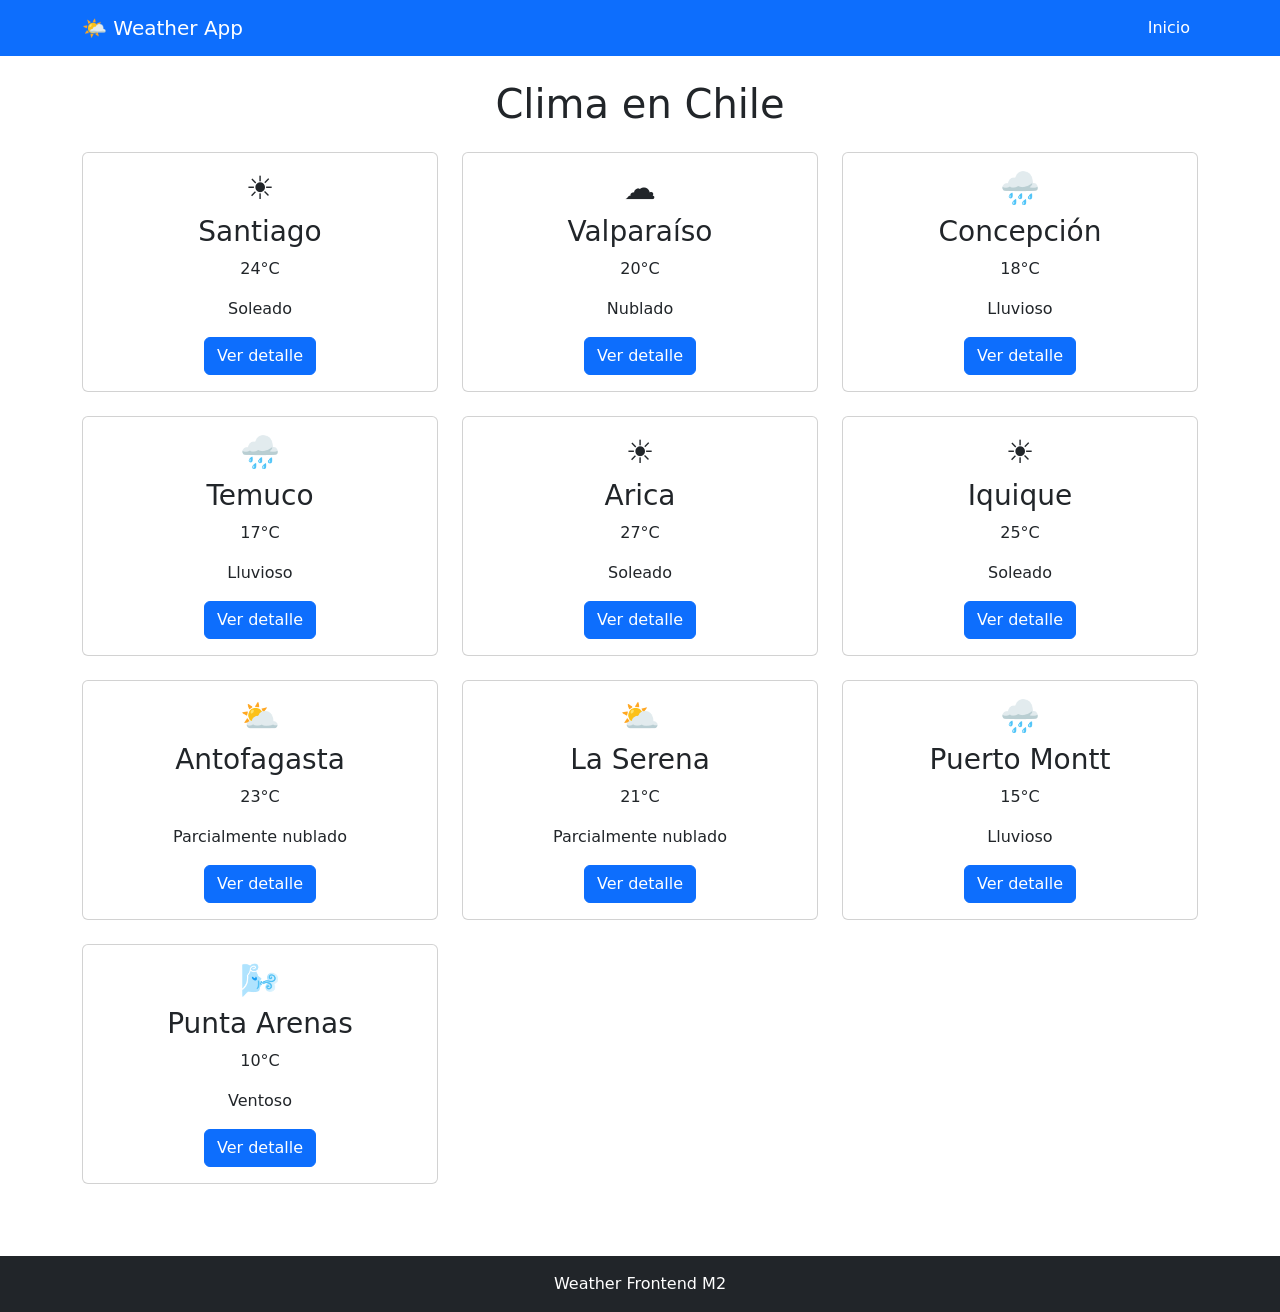
==== index.html @ 94baf179 "feat: crea estructura inicial del proyecto" ====
<!doctype html>
<html lang="es">
  <head>
    <meta charset="UTF-8" />
    <meta name="viewport" content="width=device-width, initial-scale=1.0" />
    <title>Weather Frontend M2</title>

    <link
      href="https://cdn.jsdelivr.net/npm/bootstrap@5.3.8/dist/css/bootstrap.min.css"
      rel="stylesheet"
    />
    <link rel="stylesheet" href="./assets/css/styles.css" />
  </head>

  <body>
    <header>
      <nav class="navbar navbar-expand-lg navbar-dark bg-primary">
        <div class="container">
          <a class="navbar-brand" href="index.html"> 🌤 Weather App </a>

          <button
            class="navbar-toggler"
            type="button"
            data-bs-toggle="collapse"
            data-bs-target="#navbarNav"
          >
            <span class="navbar-toggler-icon"></span>
          </button>

          <div class="collapse navbar-collapse" id="navbarNav">
            <ul class="navbar-nav ms-auto">
              <li class="nav-item">
                <a class="nav-link active" href="index.html"> Inicio </a>
              </li>
            </ul>
          </div>
        </div>
      </nav>
    </header>

    <main class="container mt-4">
      <section>
        <h1 class="text-center mb-4">Clima en Chile</h1>

        <div id="citiesContainer" class="row"></div>
      </section>
    </main>

    <footer class="bg-dark text-white text-center p-3 mt-5">
      Weather Frontend M2
    </footer>

    <script src="./assets/js/data.js"></script>
    <script src="./assets/js/home.js"></script>
  </body>
</html>
---- assets/css/styles.css ----
body {
    min-height: 100vh;
}

.card {
    transition: 0.3s;
}

.card:hover {
    transform: scale(1.03);
}
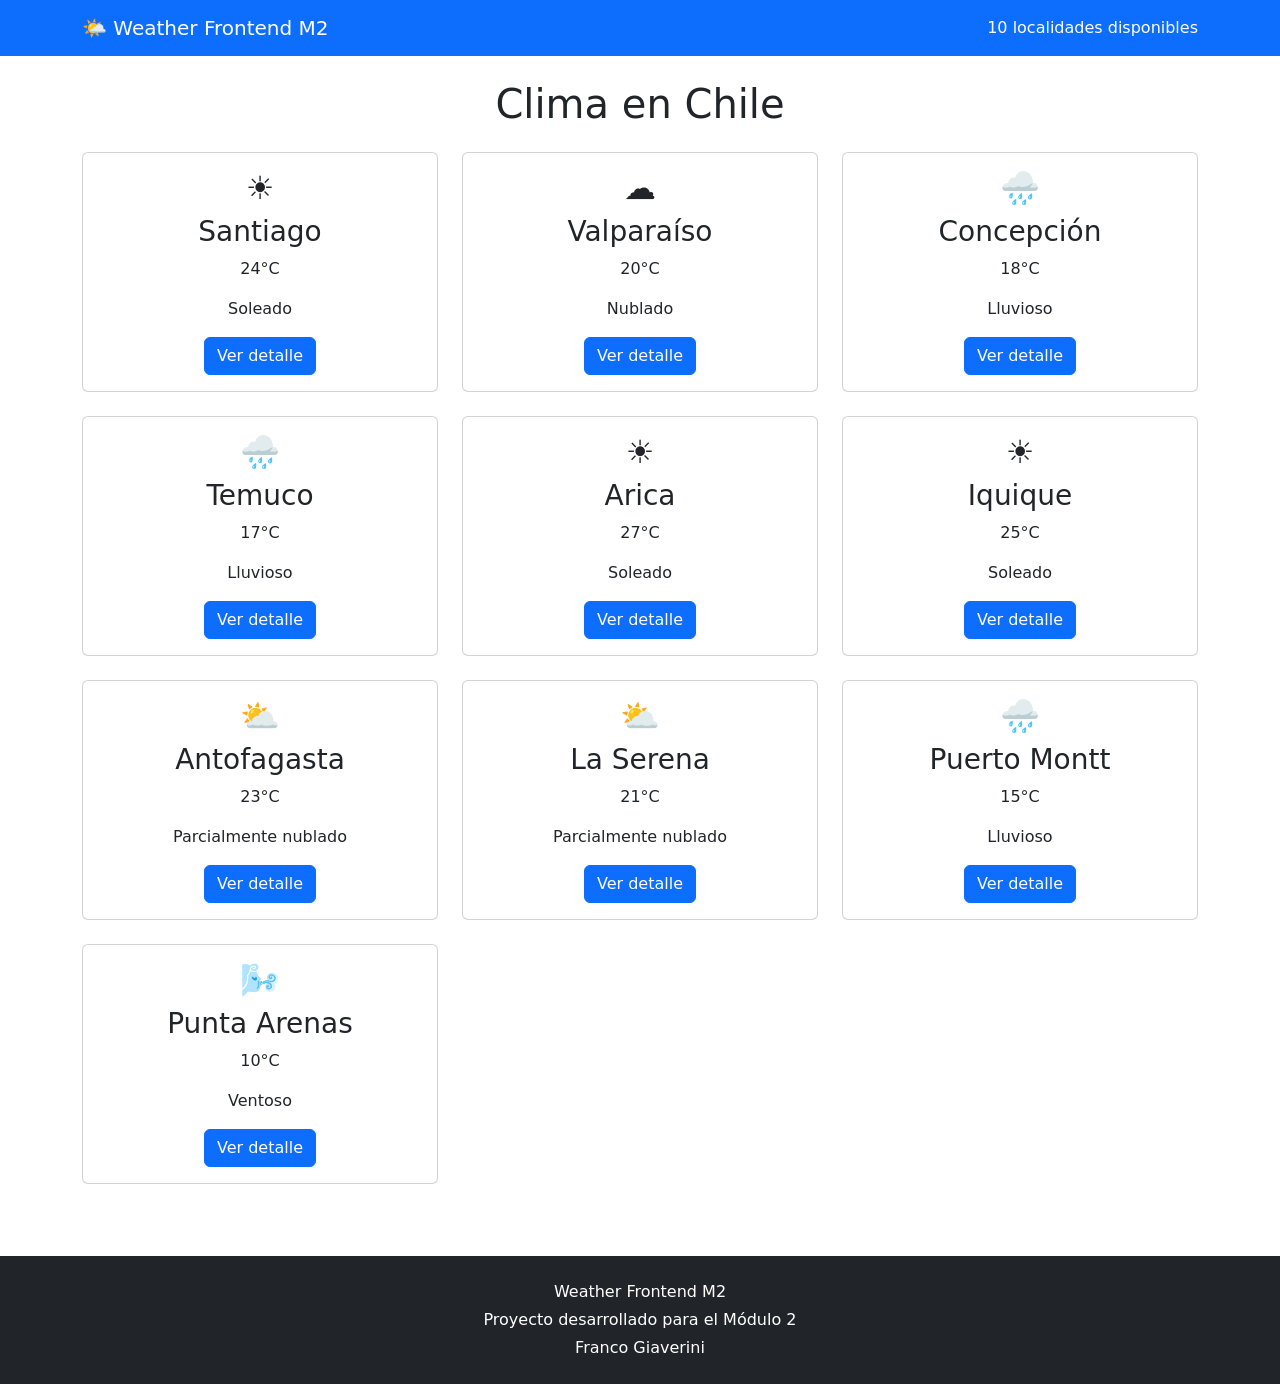
==== commit 62f592f4: "feat: mejora navegacion y footer" ====
--- a/index.html
+++ b/index.html
@@ -16,24 +16,10 @@
     <header>
       <nav class="navbar navbar-expand-lg navbar-dark bg-primary">
         <div class="container">
-          <a class="navbar-brand" href="index.html"> 🌤 Weather App </a>
-
-          <button
-            class="navbar-toggler"
-            type="button"
-            data-bs-toggle="collapse"
-            data-bs-target="#navbarNav"
-          >
-            <span class="navbar-toggler-icon"></span>
-          </button>
-
-          <div class="collapse navbar-collapse" id="navbarNav">
-            <ul class="navbar-nav ms-auto">
-              <li class="nav-item">
-                <a class="nav-link active" href="index.html"> Inicio </a>
-              </li>
-            </ul>
-          </div>
+          <a class="navbar-brand" href="index.html"> 🌤 Weather Frontend M2 </a>
+          <span class="navbar-text text-white">
+            10 localidades disponibles
+          </span>
         </div>
       </nav>
     </header>
@@ -45,11 +31,11 @@
         <div id="citiesContainer" class="row"></div>
       </section>
     </main>
-
-    <footer class="bg-dark text-white text-center p-3 mt-5">
-      Weather Frontend M2
+    <footer class="bg-dark text-white text-center p-4 mt-5">
+      <p class="mb-1">Weather Frontend M2</p>
+      <p class="mb-1">Proyecto desarrollado para el Módulo 2</p>
+      <p class="mb-0">Franco Giaverini</p>
     </footer>
-
     <script src="./assets/js/data.js"></script>
     <script src="./assets/js/home.js"></script>
   </body>
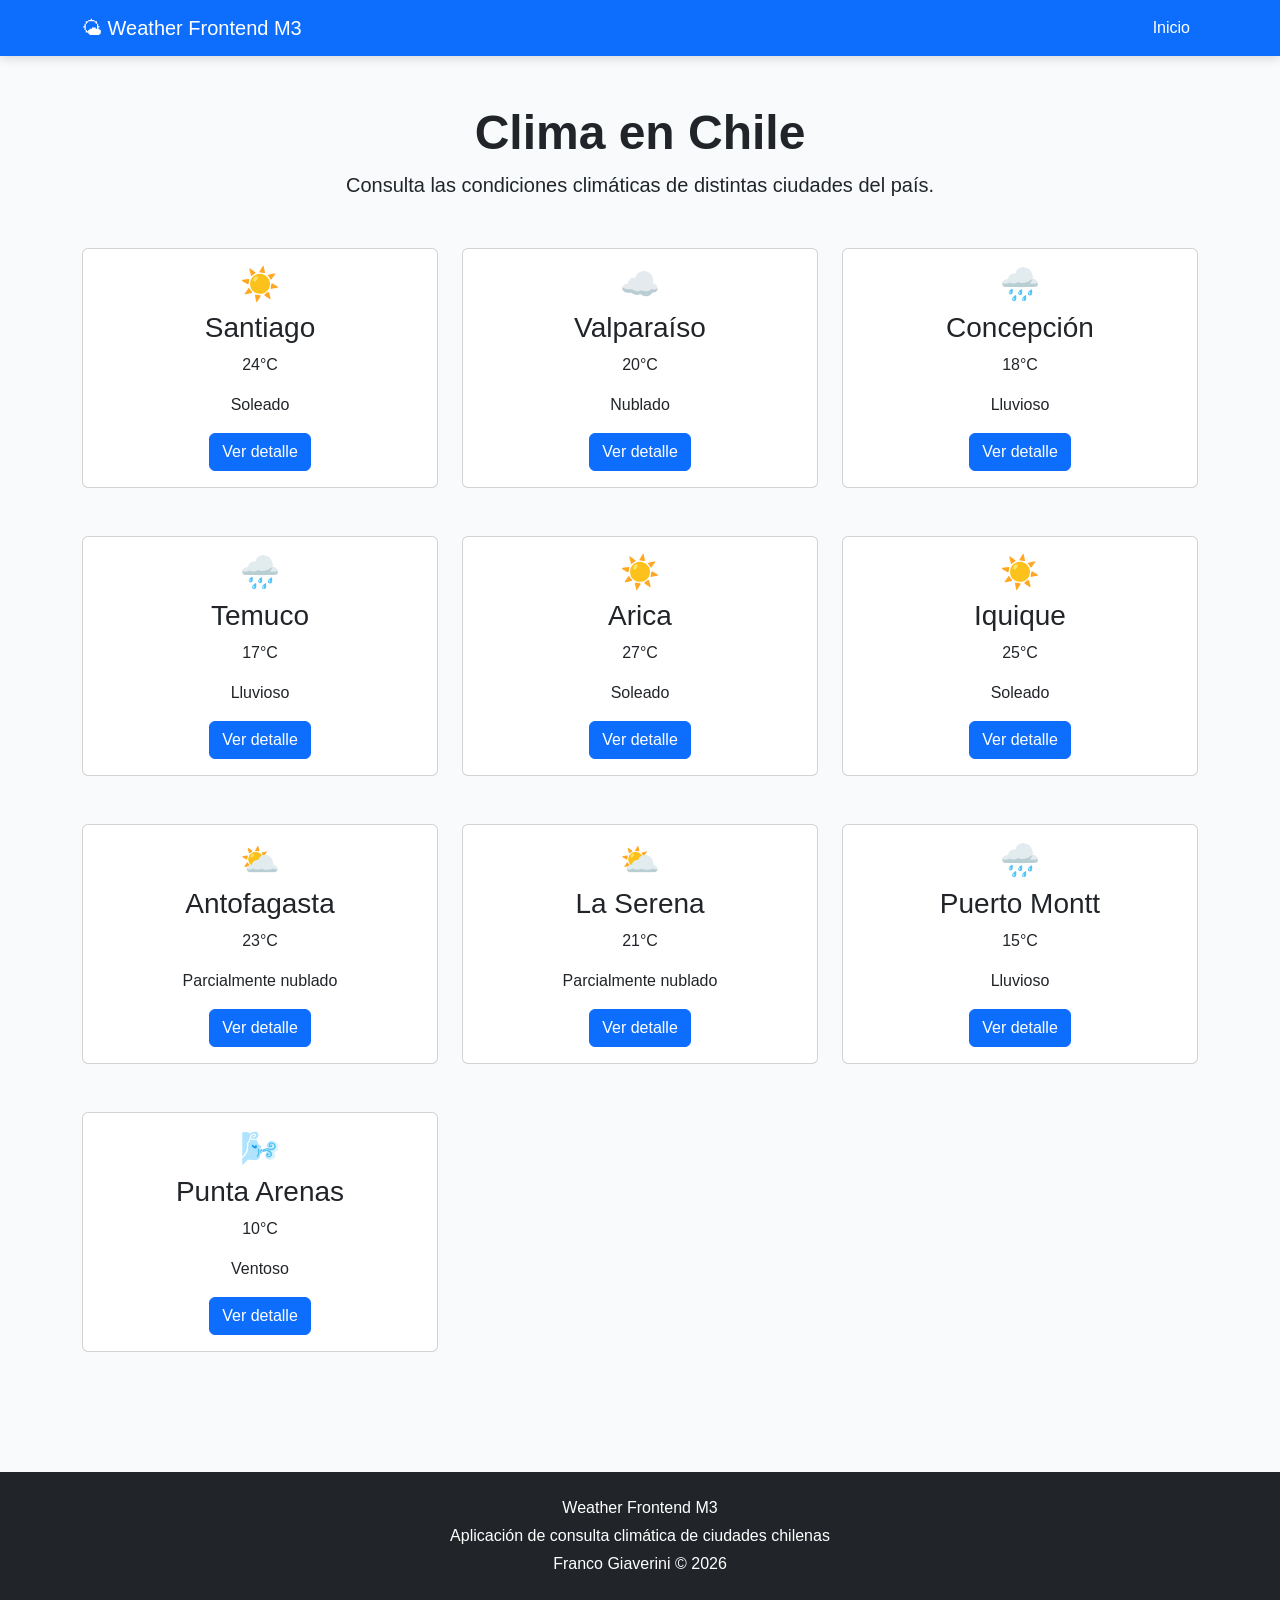
==== commit d34cc5e4: "se aplica  metodologia BEM y  Sass" ====
--- a/index.html
+++ b/index.html
@@ -3,39 +3,68 @@
   <head>
     <meta charset="UTF-8" />
     <meta name="viewport" content="width=device-width, initial-scale=1.0" />
-    <title>Weather Frontend M2</title>
+    <title>Weather Frontend M3</title>
 
     <link
       href="https://cdn.jsdelivr.net/npm/bootstrap@5.3.8/dist/css/bootstrap.min.css"
       rel="stylesheet"
     />
-    <link rel="stylesheet" href="./assets/css/styles.css" />
+
+    <link rel="stylesheet" href="./assets/css/main.css" />
   </head>
 
   <body>
-    <header>
+    <header class="weather-app__header">
       <nav class="navbar navbar-expand-lg navbar-dark bg-primary">
         <div class="container">
-          <a class="navbar-brand" href="index.html"> 🌤 Weather Frontend M2 </a>
-          <span class="navbar-text text-white">
-            10 localidades disponibles
-          </span>
+          <a class="navbar-brand" href="index.html"> 🌤 Weather Frontend M3 </a>
+
+          <button
+            class="navbar-toggler"
+            type="button"
+            data-bs-toggle="collapse"
+            data-bs-target="#navbarNav"
+          >
+            <span class="navbar-toggler-icon"></span>
+          </button>
+
+          <div class="collapse navbar-collapse" id="navbarNav">
+            <ul class="navbar-nav ms-auto">
+              <li class="nav-item">
+                <a class="nav-link active" href="index.html">Inicio</a>
+              </li>
+            </ul>
+          </div>
         </div>
       </nav>
     </header>
 
-    <main class="container mt-4">
-      <section>
-        <h1 class="text-center mb-4">Clima en Chile</h1>
+    <main class="weather-app__content container py-5">
+      <section class="weather-app__hero text-center mb-5">
+        <h1 class="display-5 fw-bold">Clima en Chile</h1>
 
-        <div id="citiesContainer" class="row"></div>
+        <p class="lead">
+          Consulta las condiciones climáticas de distintas ciudades del país.
+        </p>
+      </section>
+
+      <section class="weather-app__results">
+        <div id="citiesContainer" class="row g-4"></div>
       </section>
     </main>
-    <footer class="bg-dark text-white text-center p-4 mt-5">
-      <p class="mb-1">Weather Frontend M2</p>
-      <p class="mb-1">Proyecto desarrollado para el Módulo 2</p>
-      <p class="mb-0">Franco Giaverini</p>
+
+    <footer class="weather-app__footer bg-dark text-white text-center py-4">
+      <div class="container">
+        <p class="mb-1">Weather Frontend M3</p>
+        <p class="mb-1">
+          Aplicación de consulta climática de ciudades chilenas
+        </p>
+        <p class="mb-0">Franco Giaverini © 2026</p>
+      </div>
     </footer>
+
+    <script src="https://cdn.jsdelivr.net/npm/bootstrap@5.3.8/dist/js/bootstrap.bundle.min.js"></script>
+
     <script src="./assets/js/data.js"></script>
     <script src="./assets/js/home.js"></script>
   </body>
--- a/assets/css/main.css
+++ b/assets/css/main.css
@@ -0,0 +1,38 @@
+body {
+  min-height: 100vh;
+  font-family: "Segoe UI", sans-serif;
+  background-color: #f8fafc;
+  color: #212529;
+}
+
+.weather-app__content {
+  min-height: calc(100vh - 180px);
+}
+
+.weather-app__header {
+  box-shadow: 0 2px 10px rgba(0, 0, 0, 0.15);
+}
+
+.place-card {
+  border-radius: 12px;
+  box-shadow: 0 4px 12px rgba(0, 0, 0, 0.15);
+  transition: 0.3s;
+}
+.place-card:hover {
+  transform: translateY(-5px);
+}
+.place-card__icon {
+  font-size: 3rem;
+}
+.place-card__name {
+  font-size: 1.5rem;
+  font-weight: 700;
+}
+.place-card__temp {
+  font-size: 1.25rem;
+  font-weight: 600;
+}
+
+.weather-app__footer {
+  margin-top: 3rem;
+}/*# sourceMappingURL=main.css.map */
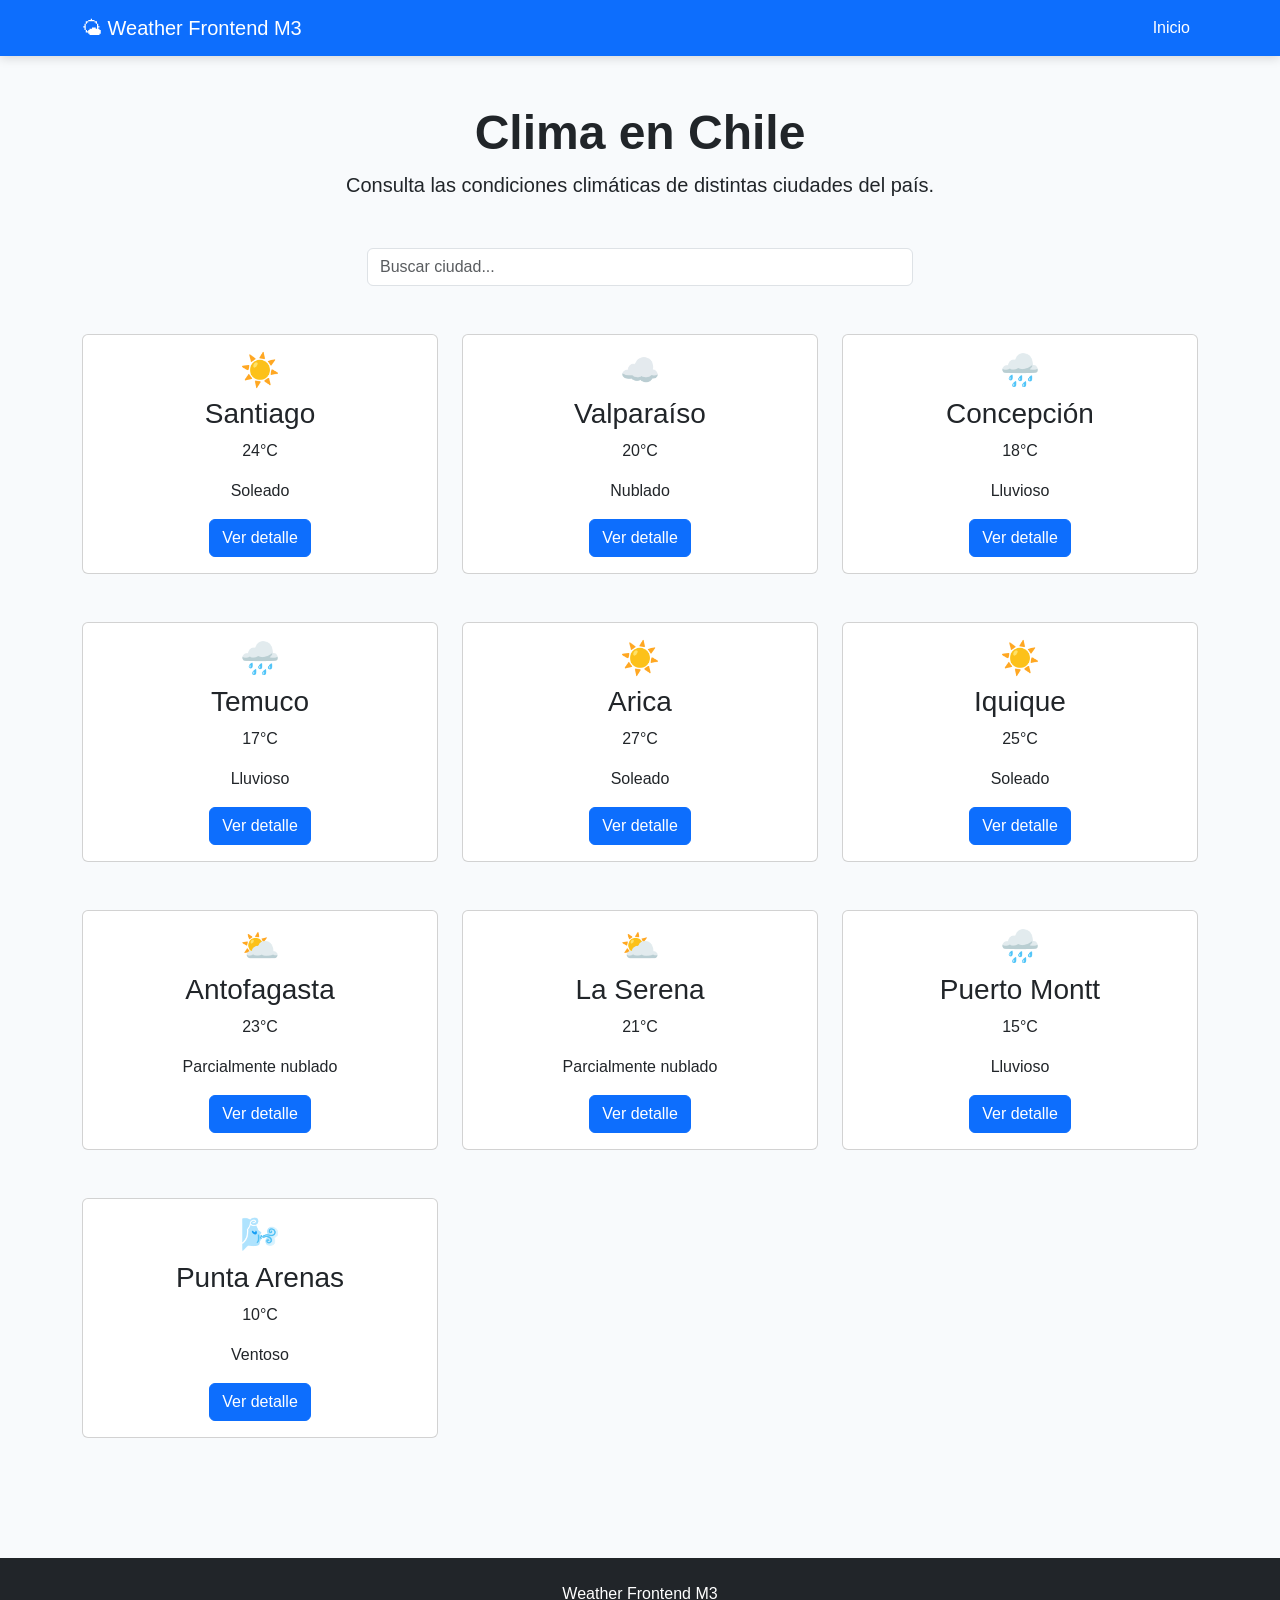
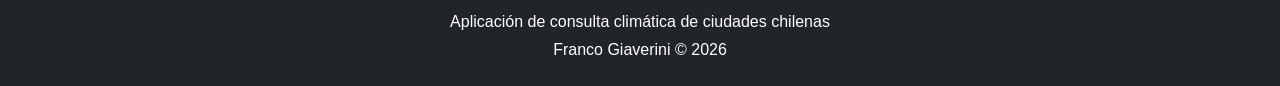
==== commit 6217fc6e: "mejora diseño con Bootstrap" ====
--- a/index.html
+++ b/index.html
@@ -40,17 +40,32 @@
     </header>
 
     <main class="weather-app__content container py-5">
-      <section class="weather-app__hero text-center mb-5">
-        <h1 class="display-5 fw-bold">Clima en Chile</h1>
+    <section class="weather-app__hero text-center mb-5">
+  <h1 class="display-5 fw-bold">Clima en Chile</h1>
 
-        <p class="lead">
-          Consulta las condiciones climáticas de distintas ciudades del país.
-        </p>
-      </section>
+  <p class="lead">
+    Consulta las condiciones climáticas de distintas ciudades del país.
+  </p>
+</section>
 
-      <section class="weather-app__results">
-        <div id="citiesContainer" class="row g-4"></div>
-      </section>
+<section class="weather-app__search mb-5">
+  <div class="row justify-content-center">
+    <div class="col-12 col-md-8 col-lg-6">
+      <input
+        type="text"
+        class="form-control"
+        placeholder="Buscar ciudad..."
+      />
+    </div>
+  </div>
+</section>
+
+<section class="weather-app__results">
+  <div
+    id="citiesContainer"
+    class="weather-app__cities row g-4"
+  ></div>
+</section>
     </main>
 
     <footer class="weather-app__footer bg-dark text-white text-center py-4">
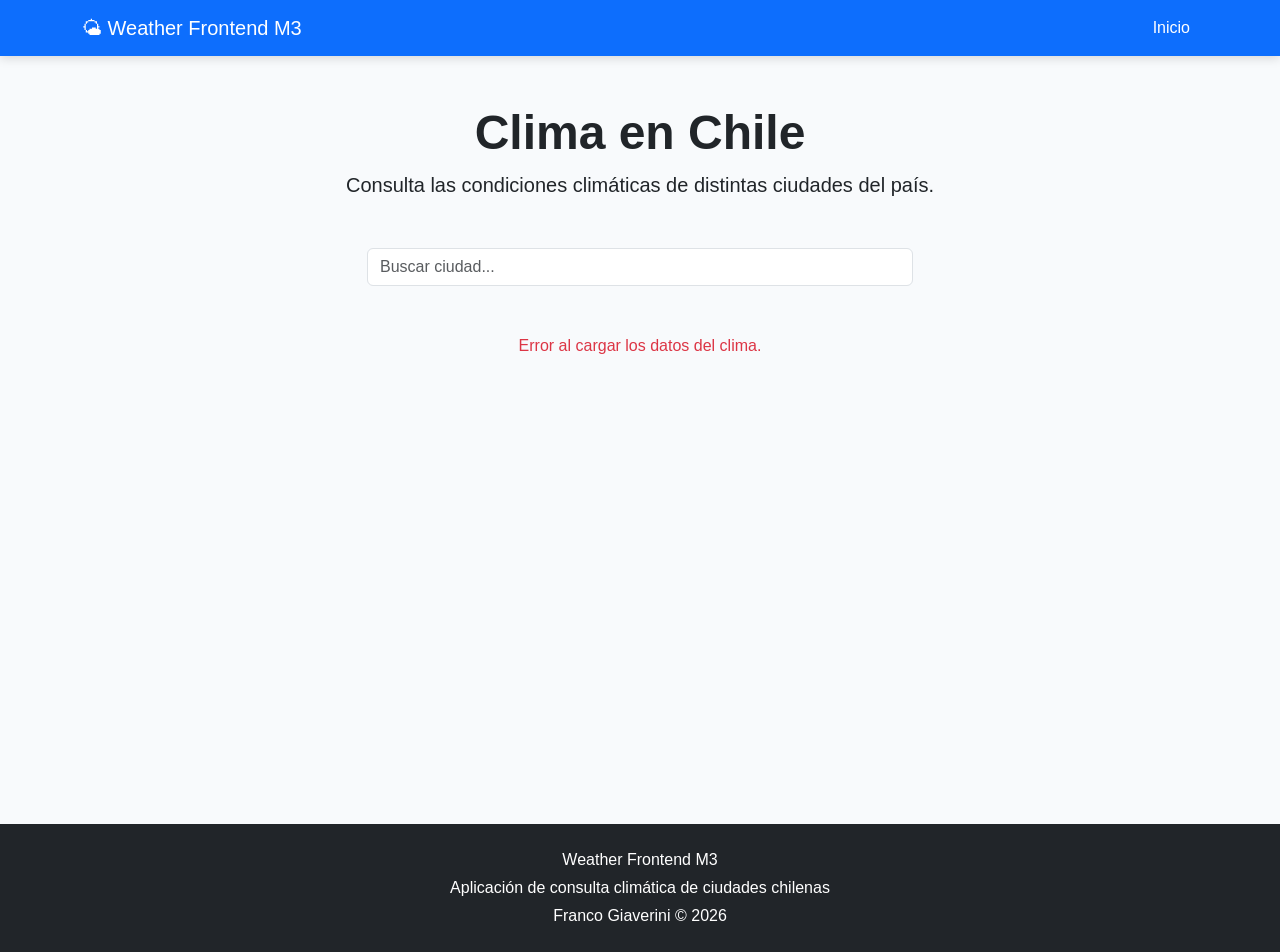
==== commit 7d0f859d: "Se integra Api para consumo" ====
--- a/index.html
+++ b/index.html
@@ -80,7 +80,9 @@
 
     <script src="https://cdn.jsdelivr.net/npm/bootstrap@5.3.8/dist/js/bootstrap.bundle.min.js"></script>
 
-    <script src="./assets/js/data.js"></script>
-    <script src="./assets/js/home.js"></script>
+ <script src="./assets/js/data.js"></script>
+<script src="./assets/js/apiClient.js"></script>
+<script src="./assets/js/weatherApp.js"></script>
+<script src="./assets/js/home.js"></script>
   </body>
 </html>
